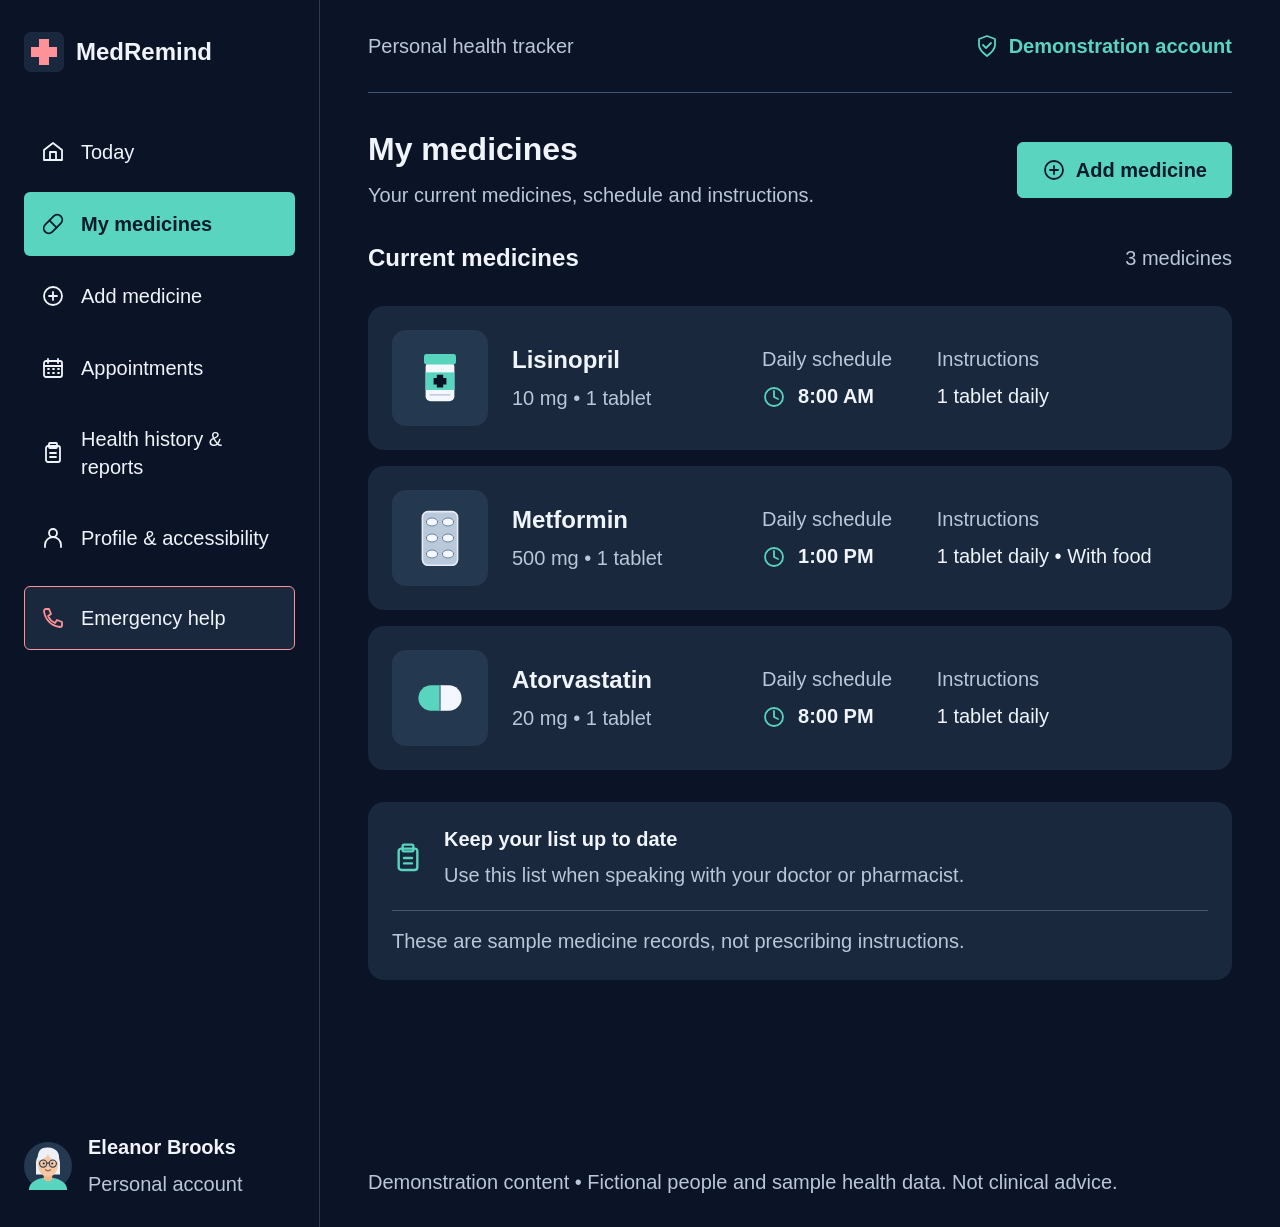
==== 02-my-medicines/index.html @ b6e0d9c6 "Add seven-page MedRemind website" ====
<!doctype html>
<html lang="en">
<head>
  <meta charset="utf-8">
  <meta name="viewport" content="width=device-width, initial-scale=1">
  <meta name="theme-color" content="#0b1426">
  <meta name="description" content="MedRemind demonstration: My medicines.">
  <title>My medicines | MedRemind</title>
  <link rel="icon" href="../01-today/assets/logo.svg" type="image/svg+xml">
  <link rel="stylesheet" href="../global.css">
  <link rel="stylesheet" href="style.css">
  <script src="../global.js" defer></script>
</head>
<body data-page="02-my-medicines">
  <a class="skip-link" href="#main">Skip to content</a>
  <div class="app-shell">
    <aside class="sidebar" aria-label="MedRemind sidebar">
      <a class="brand" href="../index.html"><img src="../01-today/assets/logo.svg" alt="" width="40" height="40">MedRemind</a>
      <nav class="main-nav" aria-label="Main navigation"><a class="nav-link" href="../index.html"><svg class="icon" data-icon="home" viewBox="0 0 24 24" aria-hidden="true"><path d="m3 10 9-7 9 7v10H3z"/><path d="M9 20v-8h6v8"/></svg><span>Today</span></a>
<a class="nav-link" href="../02-my-medicines/index.html" aria-current="page"><svg class="icon" data-icon="pill" viewBox="0 0 24 24" aria-hidden="true"><g transform="rotate(45 12 12)"><rect x="7" y="1" width="10" height="22" rx="5"/><path d="M7 12h10"/></g></svg><span>My medicines</span></a>
<a class="nav-link" href="../03-add-medicine/index.html"><svg class="icon" data-icon="plus" viewBox="0 0 24 24" aria-hidden="true"><circle cx="12" cy="12" r="9"/><path d="M12 8v8M8 12h8"/></svg><span>Add medicine</span></a>
<a class="nav-link" href="../04-appointments/index.html"><svg class="icon" data-icon="calendar" viewBox="0 0 24 24" aria-hidden="true"><rect x="3" y="5" width="18" height="16" rx="2"/><path d="M7 3v4M17 3v4M3 10h18M7 13h1M12 13h1M17 13h1M7 17h1M12 17h1M17 17h1"/></svg><span>Appointments</span></a>
<a class="nav-link" href="../05-health-history/index.html"><svg class="icon" data-icon="clipboard" viewBox="0 0 24 24" aria-hidden="true"><rect x="5" y="5" width="14" height="16" rx="2"/><rect x="8" y="2" width="8" height="5" rx="1"/><path d="M9 12h6M9 16h6"/></svg><span>Health history &amp; reports</span></a>
<a class="nav-link" href="../06-profile-accessibility/index.html"><svg class="icon" data-icon="user" viewBox="0 0 24 24" aria-hidden="true"><circle cx="12" cy="7" r="4"/><path d="M4 21v-2a8 8 0 0 1 16 0v2"/></svg><span>Profile &amp; accessibility</span></a>
<a class="nav-link emergency" href="../07-emergency-help/index.html"><svg class="icon" data-icon="phone" viewBox="0 0 24 24" aria-hidden="true"><path d="M21 16v3a2 2 0 0 1-2 2A18 18 0 0 1 3 5a2 2 0 0 1 2-2h3l2 5-3 2a14 14 0 0 0 7 7l2-3z"/></svg><span>Emergency help</span></a></nav>
      <a class="account" href="../06-profile-accessibility/index.html"><img src="../01-today/assets/eleanor.svg" alt="" width="48" height="48"><div><strong>Eleanor Brooks</strong><p>Personal account</p></div></a>
    </aside>
    <div class="main-column">
      <header class="topbar"><p>Personal health tracker</p><p class="demo-label"><svg class="icon" data-icon="shield" viewBox="0 0 24 24" aria-hidden="true"><path d="m12 2 8 3v6c0 5-8 11-8 11S4 16 4 11V5z"/><path d="m8 11 3 3 5-5"/></svg>Demonstration account</p></header>
      <main id="main">
        <div class="page-heading"><div><h1>My medicines</h1><p>Your current medicines, schedule and instructions.</p></div><a class="button primary" href="../03-add-medicine/index.html" ><svg class="icon" data-icon="plus" viewBox="0 0 24 24" aria-hidden="true"><circle cx="12" cy="12" r="9"/><path d="M12 8v8M8 12h8"/></svg>Add medicine</a></div>
        <section aria-labelledby="current-medicines"><div class="section-heading"><h2 id="current-medicines">Current medicines</h2><span id="medicine-count">3 medicines</span></div><div class="stack medicine-list" id="medicine-list"><article class="card medicine-row"><span class="art-tile"><img src="../01-today/assets/bottle.svg" alt="" width="64" height="64"></span><div class="medicine-name"><h3>Lisinopril</h3><p>10 mg • 1 tablet</p></div><div class="medicine-schedule"><p class="muted">Daily schedule</p><p class="line-item"><svg class="icon" data-icon="clock" viewBox="0 0 24 24" aria-hidden="true"><circle cx="12" cy="12" r="9"/><path d="M12 6v6l4 2"/></svg><strong>8:00 AM</strong></p></div><div class="medicine-instructions"><p class="muted">Instructions</p><p>1 tablet daily</p></div></article><article class="card medicine-row"><span class="art-tile"><img src="../01-today/assets/blister.svg" alt="" width="64" height="64"></span><div class="medicine-name"><h3>Metformin</h3><p>500 mg • 1 tablet</p></div><div class="medicine-schedule"><p class="muted">Daily schedule</p><p class="line-item"><svg class="icon" data-icon="clock" viewBox="0 0 24 24" aria-hidden="true"><circle cx="12" cy="12" r="9"/><path d="M12 6v6l4 2"/></svg><strong>1:00 PM</strong></p></div><div class="medicine-instructions"><p class="muted">Instructions</p><p>1 tablet daily • With food</p></div></article><article class="card medicine-row"><span class="art-tile"><img src="../01-today/assets/capsule.svg" alt="" width="64" height="64"></span><div class="medicine-name"><h3>Atorvastatin</h3><p>20 mg • 1 tablet</p></div><div class="medicine-schedule"><p class="muted">Daily schedule</p><p class="line-item"><svg class="icon" data-icon="clock" viewBox="0 0 24 24" aria-hidden="true"><circle cx="12" cy="12" r="9"/><path d="M12 6v6l4 2"/></svg><strong>8:00 PM</strong></p></div><div class="medicine-instructions"><p class="muted">Instructions</p><p>1 tablet daily</p></div></article></div></section><aside class="card medicine-advice"><div class="line-item"><svg class="icon" data-icon="clipboard" viewBox="0 0 24 24" aria-hidden="true"><rect x="5" y="5" width="14" height="16" rx="2"/><rect x="8" y="2" width="8" height="5" rx="1"/><path d="M9 12h6M9 16h6"/></svg><div><h3>Keep your list up to date</h3><p class="muted">Use this list when speaking with your doctor or pharmacist.</p></div></div><hr class="divider"><p class="muted">These are sample medicine records, not prescribing instructions.</p></aside>
      </main>
      <footer class="page-footer">Demonstration content • Fictional people and sample health data. Not clinical advice.</footer>
    </div>
  </div>
</body>
</html>
---- global.css ----
/* Shared design tokens and components for all seven MedRemind pages. */
:root {
  color-scheme: dark;
  --background: #0b1426;
  --surface: #19283d;
  --raised: #24384f;
  --text: #f0f4fc;
  --muted: #bac7d9;
  --accent: #59d4bf;
  --on-accent: #071c2a;
  --border: #43566f;
  --divider: #2b3c53;
  --danger: #ff9298;
  --font: Arial, Helvetica, sans-serif;
  --body-size: 20px;
  --radius: 16px;
  --sidebar-width: 320px;
}
* { box-sizing: border-box; }
html { background: var(--background); }
body { margin: 0; background: var(--background); color: var(--text); font: var(--body-size)/1.45 var(--font); }
body.large-text { --body-size: 24px; }
body.high-contrast { --background: #050c18; --surface: #122238; --muted: #e0e7f2; --border: #9eb3cb; }
a { color: inherit; text-decoration: none; }
button, input, textarea, select { font: inherit; }
button, .button { cursor: pointer; }
button { color: inherit; }
button:disabled { cursor: default; }
a:focus-visible, button:focus-visible, input:focus-visible, textarea:focus-visible, select:focus-visible, summary:focus-visible {
  outline: 3px solid var(--accent); outline-offset: 4px;
}
button:hover, .button:hover { filter: brightness(1.1); }
h1, h2, h3, p { margin: 0; }
h1 { font-size: 32px; line-height: 1.25; }
h2, h3 { font-size: 24px; line-height: 1.35; }
small, .muted, .page-heading p, .page-footer { color: var(--muted); }
.icon { width: 24px; height: 24px; flex: 0 0 24px; vertical-align: middle; fill: none; stroke: currentColor; stroke-width: 1.8; stroke-linecap: round; stroke-linejoin: round; }
.accent { color: var(--accent); }
.skip-link { position: fixed; top: 12px; left: 12px; z-index: 10; padding: 12px 20px; background: var(--accent); color: var(--on-accent); transform: translateY(-160%); }
.skip-link:focus { transform: translateY(0); }
.app-shell { display: grid; grid-template-columns: var(--sidebar-width) minmax(0, 1fr); max-width: 1440px; min-height: max(100vh, 1227px); margin-inline: auto; }
.sidebar { display: flex; flex-direction: column; padding: 32px 24px 28px; border-right: 1px solid var(--divider); }
.brand { display: inline-flex; align-items: center; gap: 12px; font-size: 24px; font-weight: 700; }
.brand img { width: 40px; height: 40px; }
.main-nav { display: grid; gap: 8px; margin-top: 48px; }
.nav-link { display: flex; align-items: center; gap: 16px; min-height: 64px; padding: 16px; border: 1px solid transparent; border-radius: 6px; line-height: 1.4; }
.nav-link:hover { background: var(--surface); }
.nav-link[aria-current="page"] { background: var(--accent); color: var(--on-accent); font-weight: 700; }
.nav-link.emergency { margin-top: 8px; border-color: var(--danger); background: var(--surface); }
.nav-link.emergency .icon { color: var(--danger); }
.nav-link.emergency[aria-current="page"] { border-color: var(--accent); background: var(--accent); }
.nav-link.emergency[aria-current="page"] .icon { color: var(--on-accent); }
.account { display: flex; align-items: center; gap: 16px; margin-top: auto; padding-top: 40px; }
.account img { width: 48px; height: 48px; }
.account strong { display: block; }
.account p { margin-top: 8px; color: var(--muted); }
.main-column { display: flex; flex-direction: column; min-width: 0; padding: 28px 48px 30px; }
.topbar { display: flex; justify-content: space-between; align-items: center; gap: 24px; min-height: 65px; padding-bottom: 28px; border-bottom: 1px solid var(--border); color: var(--muted); }
.demo-label { display: inline-flex; align-items: center; gap: 10px; color: var(--accent); font-weight: 700; }
main { padding-top: 36px; }
.page-heading { display: flex; justify-content: space-between; align-items: center; gap: 24px; margin-bottom: 32px; }
.page-heading p { margin-top: 12px; }
.section-heading { display: flex; align-items: center; justify-content: space-between; gap: 24px; margin-bottom: 24px; }
.section-heading span { color: var(--muted); }
.card { background: var(--surface); border-radius: var(--radius); padding: 24px; }
.card > h2, .card > h3 { margin-bottom: 24px; }
.stack { display: grid; gap: 24px; }
.button { display: inline-flex; justify-content: center; align-items: center; gap: 10px; min-height: 56px; padding: 12px 24px; border: 1px solid var(--border); border-radius: 6px; background: transparent; color: var(--text); font-weight: 700; line-height: 1.4; text-align: center; }
.button.primary { background: var(--accent); color: var(--on-accent); border-color: var(--accent); }
.button.primary .icon { color: var(--on-accent); }
.button .icon { color: var(--accent); }
.button.full { width: 100%; }
.button-row { display: flex; flex-wrap: wrap; gap: 16px; }
.divider { border: 0; border-top: 1px solid var(--border); margin: 24px 0; }
.line-item { display: flex; align-items: center; gap: 12px; }
.line-item + .line-item { margin-top: 16px; }
.line-item .icon { color: var(--accent); }
.art-tile { display: grid; place-items: center; width: 80px; height: 80px; flex: 0 0 80px; border-radius: 14px; background: var(--raised); }
.art-tile img { display: block; width: 64px; height: 64px; }
.medicine-name { overflow-wrap: anywhere; }
.medicine-name p { color: var(--muted); margin-top: 8px; }
.page-note { margin-top: 32px; color: var(--muted); }
.page-footer { margin-top: auto; padding-top: 56px; }
.field { display: grid; gap: 8px; font-weight: 700; }
.field input, .field textarea, .field select { width: 100%; min-width: 0; min-height: 60px; border: 1px solid var(--border); border-radius: 6px; padding: 14px 16px; background: var(--background); color: var(--text); font-weight: 400; }
.field input::placeholder, .field textarea::placeholder { color: var(--muted); opacity: 1; }
.field textarea { resize: vertical; min-height: 116px; }
.field-pair { display: grid; grid-template-columns: repeat(2, minmax(0, 1fr)); gap: 24px; }
.status-message { margin-top: 20px; color: var(--accent); }
.status-message:empty { display: none; }
dialog { width: min(640px, calc(100% - 32px)); padding: 32px; background: var(--surface); color: var(--text); border: 1px solid var(--border); border-radius: var(--radius); }
dialog::backdrop { background: #0009; }
dialog h2 { margin-bottom: 20px; }
dialog p { margin-bottom: 16px; }
dialog .button { margin-top: 12px; }
[hidden] { display: none !important; }
@media (max-width: 1100px) {
  :root { --sidebar-width: 260px; }
  .sidebar { padding-inline: 20px; }
  .main-column { padding-inline: 32px; }
  .nav-link { gap: 12px; padding-inline: 12px; }
}
@media (max-width: 800px) {
  .app-shell { display: block; min-height: 100vh; }
  .sidebar { padding: 24px; border-right: 0; border-bottom: 1px solid var(--divider); }
  .main-nav { grid-template-columns: repeat(2, minmax(0, 1fr)); gap: 8px; margin-top: 24px; }
  .nav-link { min-height: 56px; font-size: 17px; }
  .nav-link.emergency { margin-top: 0; }
  .account { display: none; }
  .main-column { padding: 24px; min-height: 75vh; }
  .topbar { flex-wrap: wrap; gap: 12px; padding-bottom: 24px; }
  main { padding-top: 28px; }
  .page-heading { flex-wrap: wrap; }
  .page-footer { padding-top: 48px; font-size: 16px; }
}
@media (max-width: 480px) {
  .sidebar, .main-column { padding-inline: 16px; }
  h1 { font-size: 28px; }
  .card { padding: 20px; }
  .field-pair { grid-template-columns: 1fr; }
  .button-row > .button { flex: 1 1 auto; }
  .section-heading { align-items: flex-start; }
}
@media (prefers-reduced-motion: reduce) { *, *::before, *::after { scroll-behavior: auto !important; } }
@media print {
  :root { color-scheme: light; --background: #fff; --surface: #fff; --raised: #eee; --text: #111; --muted: #333; --accent: #146754; --border: #777; --divider: #aaa; }
  .app-shell { display: block; min-height: auto; }
  .sidebar, .topbar, .button, .skip-link, dialog { display: none !important; }
  .main-column { padding: 0; }
  .card { border: 1px solid #aaa; break-inside: avoid; }
  .page-footer { padding-top: 24px; }
}
---- 02-my-medicines/style.css ----
/* My medicines: full-width prescription rows. */
.medicine-row { display: grid; grid-template-columns: 96px minmax(0, 1.5fr) minmax(0, 1fr) minmax(0, 1.8fr); gap: 24px; align-items: center; }
.medicine-row .art-tile { width: 96px; height: 96px; }
.medicine-schedule .line-item { margin-top: 8px; white-space: nowrap; }
.medicine-instructions > p + p { margin-top: 8px; }
.medicine-list { gap: 16px; padding-top: 8px; }
.medicine-advice { margin-top: 32px; }
.medicine-advice .line-item { gap: 20px; }
.medicine-advice .line-item > .icon { width: 32px; height: 32px; flex-basis: 32px; }
.medicine-advice h3 { font-size: 20px; }
.medicine-advice h3 + p { margin-top: 8px; }
.medicine-advice .divider { margin: 20px 0 16px; }
@media (max-width: 1150px) {
  .medicine-row { grid-template-columns: 80px minmax(0, 1fr) minmax(0, 1fr); gap: 20px; }
  .medicine-row .art-tile { width: 80px; height: 80px; }
  .medicine-instructions { grid-column: 2 / -1; }
}
@media (max-width: 560px) {
  .medicine-row { grid-template-columns: 64px minmax(0, 1fr); gap: 16px; }
  .medicine-row .art-tile { width: 64px; height: 64px; }
  .medicine-row .art-tile img { width: 48px; height: 48px; }
  .medicine-schedule, .medicine-instructions { grid-column: 1 / -1; }
}
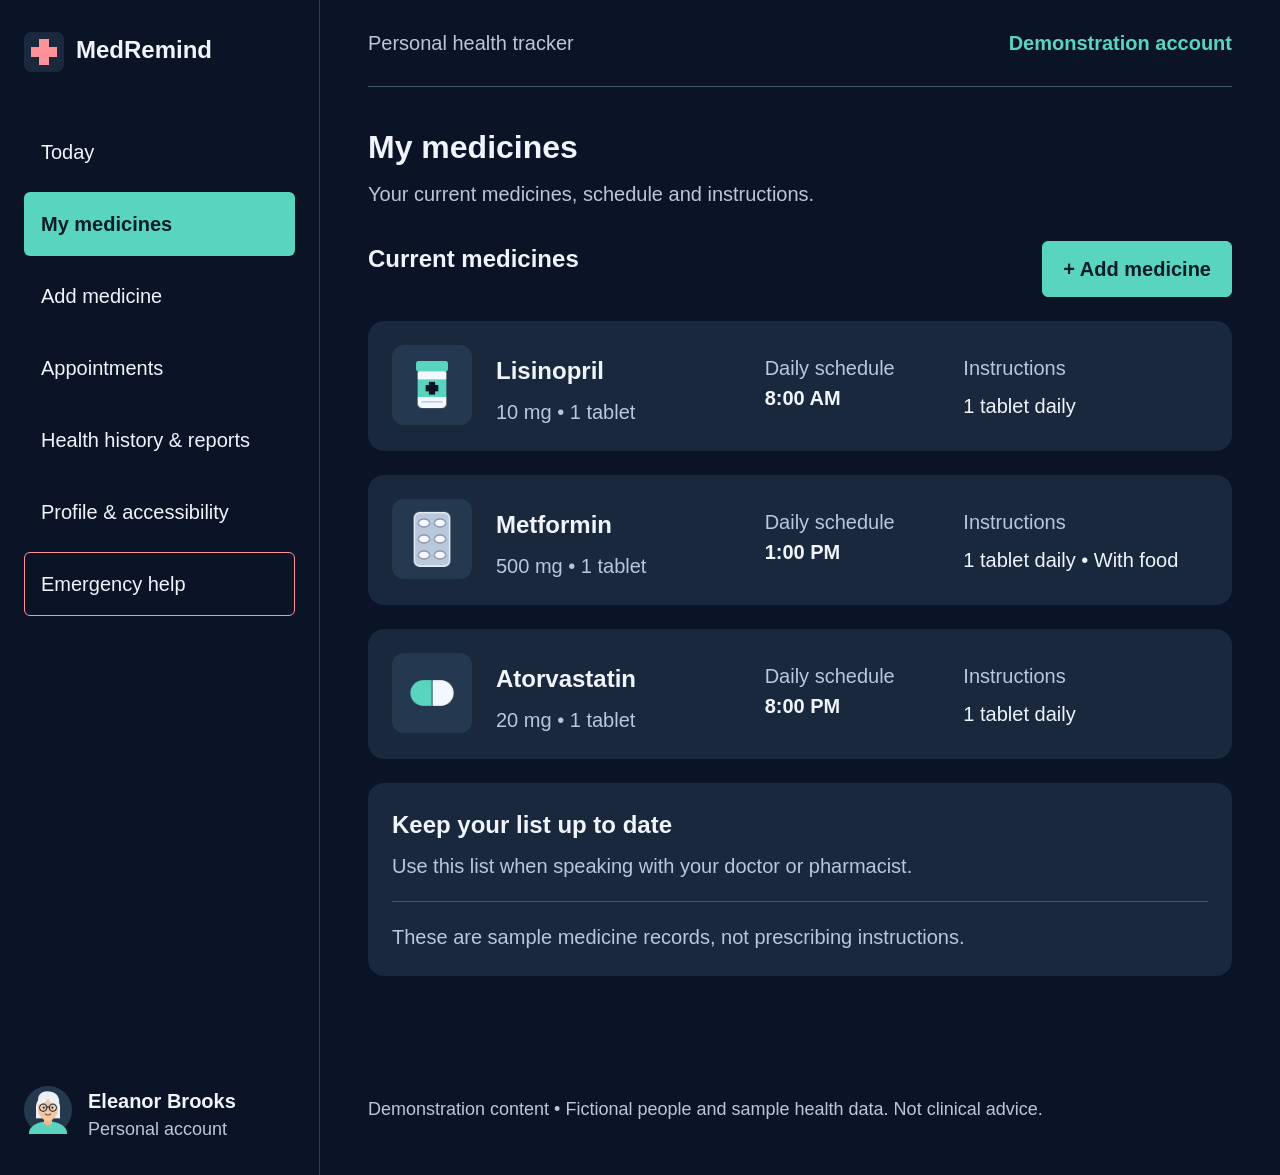
==== commit 4d69cc5d: "Rebuild all pages with course HTML and CSS only" ====
--- a/02-my-medicines/index.html
+++ b/02-my-medicines/index.html
@@ -1,38 +1,73 @@
-<!doctype html>
+<!DOCTYPE html>
 <html lang="en">
 <head>
-  <meta charset="utf-8">
-  <meta name="viewport" content="width=device-width, initial-scale=1">
-  <meta name="theme-color" content="#0b1426">
-  <meta name="description" content="MedRemind demonstration: My medicines.">
-  <title>My medicines | MedRemind</title>
-  <link rel="icon" href="../01-today/assets/logo.svg" type="image/svg+xml">
-  <link rel="stylesheet" href="../global.css">
-  <link rel="stylesheet" href="style.css">
-  <script src="../global.js" defer></script>
+    <meta charset="UTF-8">
+    <meta name="viewport" content="width=device-width, initial-scale=1.0">
+    <title>My medicines | MedRemind</title>
+    <link rel="icon" href="../01-today/assets/logo.png">
+    <!-- Shared styles first, then this page's styles. -->
+    <link rel="stylesheet" href="../global.css">
+    <link rel="stylesheet" href="style.css">
 </head>
-<body data-page="02-my-medicines">
-  <a class="skip-link" href="#main">Skip to content</a>
-  <div class="app-shell">
-    <aside class="sidebar" aria-label="MedRemind sidebar">
-      <a class="brand" href="../index.html"><img src="../01-today/assets/logo.svg" alt="" width="40" height="40">MedRemind</a>
-      <nav class="main-nav" aria-label="Main navigation"><a class="nav-link" href="../index.html"><svg class="icon" data-icon="home" viewBox="0 0 24 24" aria-hidden="true"><path d="m3 10 9-7 9 7v10H3z"/><path d="M9 20v-8h6v8"/></svg><span>Today</span></a>
-<a class="nav-link" href="../02-my-medicines/index.html" aria-current="page"><svg class="icon" data-icon="pill" viewBox="0 0 24 24" aria-hidden="true"><g transform="rotate(45 12 12)"><rect x="7" y="1" width="10" height="22" rx="5"/><path d="M7 12h10"/></g></svg><span>My medicines</span></a>
-<a class="nav-link" href="../03-add-medicine/index.html"><svg class="icon" data-icon="plus" viewBox="0 0 24 24" aria-hidden="true"><circle cx="12" cy="12" r="9"/><path d="M12 8v8M8 12h8"/></svg><span>Add medicine</span></a>
-<a class="nav-link" href="../04-appointments/index.html"><svg class="icon" data-icon="calendar" viewBox="0 0 24 24" aria-hidden="true"><rect x="3" y="5" width="18" height="16" rx="2"/><path d="M7 3v4M17 3v4M3 10h18M7 13h1M12 13h1M17 13h1M7 17h1M12 17h1M17 17h1"/></svg><span>Appointments</span></a>
-<a class="nav-link" href="../05-health-history/index.html"><svg class="icon" data-icon="clipboard" viewBox="0 0 24 24" aria-hidden="true"><rect x="5" y="5" width="14" height="16" rx="2"/><rect x="8" y="2" width="8" height="5" rx="1"/><path d="M9 12h6M9 16h6"/></svg><span>Health history &amp; reports</span></a>
-<a class="nav-link" href="../06-profile-accessibility/index.html"><svg class="icon" data-icon="user" viewBox="0 0 24 24" aria-hidden="true"><circle cx="12" cy="7" r="4"/><path d="M4 21v-2a8 8 0 0 1 16 0v2"/></svg><span>Profile &amp; accessibility</span></a>
-<a class="nav-link emergency" href="../07-emergency-help/index.html"><svg class="icon" data-icon="phone" viewBox="0 0 24 24" aria-hidden="true"><path d="M21 16v3a2 2 0 0 1-2 2A18 18 0 0 1 3 5a2 2 0 0 1 2-2h3l2 5-3 2a14 14 0 0 0 7 7l2-3z"/></svg><span>Emergency help</span></a></nav>
-      <a class="account" href="../06-profile-accessibility/index.html"><img src="../01-today/assets/eleanor.svg" alt="" width="48" height="48"><div><strong>Eleanor Brooks</strong><p>Personal account</p></div></a>
-    </aside>
-    <div class="main-column">
-      <header class="topbar"><p>Personal health tracker</p><p class="demo-label"><svg class="icon" data-icon="shield" viewBox="0 0 24 24" aria-hidden="true"><path d="m12 2 8 3v6c0 5-8 11-8 11S4 16 4 11V5z"/><path d="m8 11 3 3 5-5"/></svg>Demonstration account</p></header>
-      <main id="main">
-        <div class="page-heading"><div><h1>My medicines</h1><p>Your current medicines, schedule and instructions.</p></div><a class="button primary" href="../03-add-medicine/index.html" ><svg class="icon" data-icon="plus" viewBox="0 0 24 24" aria-hidden="true"><circle cx="12" cy="12" r="9"/><path d="M12 8v8M8 12h8"/></svg>Add medicine</a></div>
-        <section aria-labelledby="current-medicines"><div class="section-heading"><h2 id="current-medicines">Current medicines</h2><span id="medicine-count">3 medicines</span></div><div class="stack medicine-list" id="medicine-list"><article class="card medicine-row"><span class="art-tile"><img src="../01-today/assets/bottle.svg" alt="" width="64" height="64"></span><div class="medicine-name"><h3>Lisinopril</h3><p>10 mg • 1 tablet</p></div><div class="medicine-schedule"><p class="muted">Daily schedule</p><p class="line-item"><svg class="icon" data-icon="clock" viewBox="0 0 24 24" aria-hidden="true"><circle cx="12" cy="12" r="9"/><path d="M12 6v6l4 2"/></svg><strong>8:00 AM</strong></p></div><div class="medicine-instructions"><p class="muted">Instructions</p><p>1 tablet daily</p></div></article><article class="card medicine-row"><span class="art-tile"><img src="../01-today/assets/blister.svg" alt="" width="64" height="64"></span><div class="medicine-name"><h3>Metformin</h3><p>500 mg • 1 tablet</p></div><div class="medicine-schedule"><p class="muted">Daily schedule</p><p class="line-item"><svg class="icon" data-icon="clock" viewBox="0 0 24 24" aria-hidden="true"><circle cx="12" cy="12" r="9"/><path d="M12 6v6l4 2"/></svg><strong>1:00 PM</strong></p></div><div class="medicine-instructions"><p class="muted">Instructions</p><p>1 tablet daily • With food</p></div></article><article class="card medicine-row"><span class="art-tile"><img src="../01-today/assets/capsule.svg" alt="" width="64" height="64"></span><div class="medicine-name"><h3>Atorvastatin</h3><p>20 mg • 1 tablet</p></div><div class="medicine-schedule"><p class="muted">Daily schedule</p><p class="line-item"><svg class="icon" data-icon="clock" viewBox="0 0 24 24" aria-hidden="true"><circle cx="12" cy="12" r="9"/><path d="M12 6v6l4 2"/></svg><strong>8:00 PM</strong></p></div><div class="medicine-instructions"><p class="muted">Instructions</p><p>1 tablet daily</p></div></article></div></section><aside class="card medicine-advice"><div class="line-item"><svg class="icon" data-icon="clipboard" viewBox="0 0 24 24" aria-hidden="true"><rect x="5" y="5" width="14" height="16" rx="2"/><rect x="8" y="2" width="8" height="5" rx="1"/><path d="M9 12h6M9 16h6"/></svg><div><h3>Keep your list up to date</h3><p class="muted">Use this list when speaking with your doctor or pharmacist.</p></div></div><hr class="divider"><p class="muted">These are sample medicine records, not prescribing instructions.</p></aside>
-      </main>
-      <footer class="page-footer">Demonstration content • Fictional people and sample health data. Not clinical advice.</footer>
+<body>
+    <div class="site">
+        <!-- The same sidebar links appear on all seven pages. -->
+        <aside class="sidebar">
+            <a class="brand" href="../index.html"><img class="logo" src="../01-today/assets/logo.png" alt="">MedRemind</a>
+            <nav class="navigation">
+                    <a class="" href="../index.html">Today</a>
+                    <a class="active" href="../02-my-medicines/index.html">My medicines</a>
+                    <a class="" href="../03-add-medicine/index.html">Add medicine</a>
+                    <a class="" href="../04-appointments/index.html">Appointments</a>
+                    <a class="" href="../05-health-history/index.html">Health history &amp; reports</a>
+                    <a class="" href="../06-profile-accessibility/index.html">Profile &amp; accessibility</a>
+                    <a class="emergency-link" href="../07-emergency-help/index.html">Emergency help</a>
+            </nav>
+            <div class="account">
+                <img class="avatar" src="../01-today/assets/eleanor.png" alt="Eleanor Brooks">
+                <strong>Eleanor Brooks</strong>
+                <p class="muted">Personal account</p>
+            </div>
+        </aside>
+        <div class="content">
+            <header class="topbar">
+                <p class="muted">Personal health tracker</p>
+                <strong>Demonstration account</strong>
+            </header>
+            <main>
+                <div class="page-heading">
+                    <h1>My medicines</h1>
+                    <p class="subtitle">Your current medicines, schedule and instructions.</p>
+                </div>
+                <div class="section-heading"><h2>Current medicines</h2><a class="button primary" href="../03-add-medicine/index.html">+ Add medicine</a></div>
+                <!-- Each row contains a medicine, time and instructions. -->
+                    <article class="card medicine-row">
+                        <img class="card-image" src="../01-today/assets/bottle.png" alt="">
+                        <div><h3>Lisinopril</h3><p class="muted">10 mg &bull; 1 tablet</p></div>
+                        <div><p class="muted">Daily schedule</p><strong>8:00 AM</strong></div>
+                        <div><p class="muted">Instructions</p><p>1 tablet daily</p></div>
+                    </article>
+                    <article class="card medicine-row">
+                        <img class="card-image" src="../01-today/assets/blister.png" alt="">
+                        <div><h3>Metformin</h3><p class="muted">500 mg &bull; 1 tablet</p></div>
+                        <div><p class="muted">Daily schedule</p><strong>1:00 PM</strong></div>
+                        <div><p class="muted">Instructions</p><p>1 tablet daily &bull; With food</p></div>
+                    </article>
+                    <article class="card medicine-row">
+                        <img class="card-image" src="../01-today/assets/capsule.png" alt="">
+                        <div><h3>Atorvastatin</h3><p class="muted">20 mg &bull; 1 tablet</p></div>
+                        <div><p class="muted">Daily schedule</p><strong>8:00 PM</strong></div>
+                        <div><p class="muted">Instructions</p><p>1 tablet daily</p></div>
+                    </article>
+                <aside class="card">
+                    <h3>Keep your list up to date</h3>
+                    <p class="muted">Use this list when speaking with your doctor or pharmacist.</p>
+                    <hr class="divider">
+                    <p class="muted">These are sample medicine records, not prescribing instructions.</p>
+                </aside>
+            </main>
+            <footer>Demonstration content &bull; Fictional people and sample health data. Not clinical advice.</footer>
+        </div>
     </div>
-  </div>
 </body>
 </html>
--- a/global.css
+++ b/global.css
@@ -1,132 +1,122 @@
-/* Shared design tokens and components for all seven MedRemind pages. */
-:root {
-  color-scheme: dark;
-  --background: #0b1426;
-  --surface: #19283d;
-  --raised: #24384f;
-  --text: #f0f4fc;
-  --muted: #bac7d9;
-  --accent: #59d4bf;
-  --on-accent: #071c2a;
-  --border: #43566f;
-  --divider: #2b3c53;
-  --danger: #ff9298;
-  --font: Arial, Helvetica, sans-serif;
-  --body-size: 20px;
-  --radius: 16px;
-  --sidebar-width: 320px;
+/* Shared colors, text, navigation and cards. */
+* { box-sizing: border-box; }
+body {
+    margin: 0;
+    background-color: #0b1426;
+    color: #f0f4fc;
+    font-family: Arial, sans-serif;
+    font-size: 20px;
+    line-height: 1.5;
 }
-* { box-sizing: border-box; }
-html { background: var(--background); }
-body { margin: 0; background: var(--background); color: var(--text); font: var(--body-size)/1.45 var(--font); }
-body.large-text { --body-size: 24px; }
-body.high-contrast { --background: #050c18; --surface: #122238; --muted: #e0e7f2; --border: #9eb3cb; }
-a { color: inherit; text-decoration: none; }
-button, input, textarea, select { font: inherit; }
-button, .button { cursor: pointer; }
-button { color: inherit; }
-button:disabled { cursor: default; }
-a:focus-visible, button:focus-visible, input:focus-visible, textarea:focus-visible, select:focus-visible, summary:focus-visible {
-  outline: 3px solid var(--accent); outline-offset: 4px;
+h1, h2, h3, p { margin: 0; }
+h1 { font-size: 32px; }
+h2, h3 { font-size: 24px; }
+a { color: #f0f4fc; text-decoration: none; }
+img { vertical-align: middle; }
+.muted, .subtitle, footer { color: #bac7d9; }
+.accent { color: #59d4bf; }
+.site {
+    display: grid;
+    grid-template-columns: 320px 1fr;
+    max-width: 1440px;
+    margin: 0 auto;
 }
-button:hover, .button:hover { filter: brightness(1.1); }
-h1, h2, h3, p { margin: 0; }
-h1 { font-size: 32px; line-height: 1.25; }
-h2, h3 { font-size: 24px; line-height: 1.35; }
-small, .muted, .page-heading p, .page-footer { color: var(--muted); }
-.icon { width: 24px; height: 24px; flex: 0 0 24px; vertical-align: middle; fill: none; stroke: currentColor; stroke-width: 1.8; stroke-linecap: round; stroke-linejoin: round; }
-.accent { color: var(--accent); }
-.skip-link { position: fixed; top: 12px; left: 12px; z-index: 10; padding: 12px 20px; background: var(--accent); color: var(--on-accent); transform: translateY(-160%); }
-.skip-link:focus { transform: translateY(0); }
-.app-shell { display: grid; grid-template-columns: var(--sidebar-width) minmax(0, 1fr); max-width: 1440px; min-height: max(100vh, 1227px); margin-inline: auto; }
-.sidebar { display: flex; flex-direction: column; padding: 32px 24px 28px; border-right: 1px solid var(--divider); }
-.brand { display: inline-flex; align-items: center; gap: 12px; font-size: 24px; font-weight: 700; }
-.brand img { width: 40px; height: 40px; }
-.main-nav { display: grid; gap: 8px; margin-top: 48px; }
-.nav-link { display: flex; align-items: center; gap: 16px; min-height: 64px; padding: 16px; border: 1px solid transparent; border-radius: 6px; line-height: 1.4; }
-.nav-link:hover { background: var(--surface); }
-.nav-link[aria-current="page"] { background: var(--accent); color: var(--on-accent); font-weight: 700; }
-.nav-link.emergency { margin-top: 8px; border-color: var(--danger); background: var(--surface); }
-.nav-link.emergency .icon { color: var(--danger); }
-.nav-link.emergency[aria-current="page"] { border-color: var(--accent); background: var(--accent); }
-.nav-link.emergency[aria-current="page"] .icon { color: var(--on-accent); }
-.account { display: flex; align-items: center; gap: 16px; margin-top: auto; padding-top: 40px; }
-.account img { width: 48px; height: 48px; }
-.account strong { display: block; }
-.account p { margin-top: 8px; color: var(--muted); }
-.main-column { display: flex; flex-direction: column; min-width: 0; padding: 28px 48px 30px; }
-.topbar { display: flex; justify-content: space-between; align-items: center; gap: 24px; min-height: 65px; padding-bottom: 28px; border-bottom: 1px solid var(--border); color: var(--muted); }
-.demo-label { display: inline-flex; align-items: center; gap: 10px; color: var(--accent); font-weight: 700; }
+.sidebar {
+    display: flex;
+    flex-direction: column;
+    padding: 32px 24px;
+    border-right: 1px solid #2b3c53;
+}
+.brand { font-size: 24px; font-weight: bold; }
+.brand img { width: 40px; height: 40px; margin-right: 12px; }
+.navigation { margin-top: 48px; }
+.navigation a {
+    display: block;
+    padding: 16px;
+    margin-bottom: 8px;
+    border: 1px solid transparent;
+    border-radius: 6px;
+}
+.navigation a:hover { background-color: #19283d; }
+.navigation .active { background-color: #59d4bf; color: #071c2a; font-weight: bold; }
+.navigation .emergency-link { border-color: #ff9298; }
+.account { margin-top: auto; padding-top: 80px; }
+.account img { width: 48px; height: 48px; float: left; margin-right: 16px; }
+.account p { font-size: 18px; }
+.content { min-width: 0; padding: 28px 48px; }
+.topbar { display: flex; justify-content: space-between; border-bottom: 1px solid #43566f; padding-bottom: 28px; }
+.topbar strong { color: #59d4bf; }
 main { padding-top: 36px; }
-.page-heading { display: flex; justify-content: space-between; align-items: center; gap: 24px; margin-bottom: 32px; }
-.page-heading p { margin-top: 12px; }
-.section-heading { display: flex; align-items: center; justify-content: space-between; gap: 24px; margin-bottom: 24px; }
-.section-heading span { color: var(--muted); }
-.card { background: var(--surface); border-radius: var(--radius); padding: 24px; }
-.card > h2, .card > h3 { margin-bottom: 24px; }
-.stack { display: grid; gap: 24px; }
-.button { display: inline-flex; justify-content: center; align-items: center; gap: 10px; min-height: 56px; padding: 12px 24px; border: 1px solid var(--border); border-radius: 6px; background: transparent; color: var(--text); font-weight: 700; line-height: 1.4; text-align: center; }
-.button.primary { background: var(--accent); color: var(--on-accent); border-color: var(--accent); }
-.button.primary .icon { color: var(--on-accent); }
-.button .icon { color: var(--accent); }
-.button.full { width: 100%; }
-.button-row { display: flex; flex-wrap: wrap; gap: 16px; }
-.divider { border: 0; border-top: 1px solid var(--border); margin: 24px 0; }
-.line-item { display: flex; align-items: center; gap: 12px; }
-.line-item + .line-item { margin-top: 16px; }
-.line-item .icon { color: var(--accent); }
-.art-tile { display: grid; place-items: center; width: 80px; height: 80px; flex: 0 0 80px; border-radius: 14px; background: var(--raised); }
-.art-tile img { display: block; width: 64px; height: 64px; }
-.medicine-name { overflow-wrap: anywhere; }
-.medicine-name p { color: var(--muted); margin-top: 8px; }
-.page-note { margin-top: 32px; color: var(--muted); }
-.page-footer { margin-top: auto; padding-top: 56px; }
-.field { display: grid; gap: 8px; font-weight: 700; }
-.field input, .field textarea, .field select { width: 100%; min-width: 0; min-height: 60px; border: 1px solid var(--border); border-radius: 6px; padding: 14px 16px; background: var(--background); color: var(--text); font-weight: 400; }
-.field input::placeholder, .field textarea::placeholder { color: var(--muted); opacity: 1; }
-.field textarea { resize: vertical; min-height: 116px; }
-.field-pair { display: grid; grid-template-columns: repeat(2, minmax(0, 1fr)); gap: 24px; }
-.status-message { margin-top: 20px; color: var(--accent); }
-.status-message:empty { display: none; }
-dialog { width: min(640px, calc(100% - 32px)); padding: 32px; background: var(--surface); color: var(--text); border: 1px solid var(--border); border-radius: var(--radius); }
-dialog::backdrop { background: #0009; }
-dialog h2 { margin-bottom: 20px; }
-dialog p { margin-bottom: 16px; }
-dialog .button { margin-top: 12px; }
-[hidden] { display: none !important; }
+.page-heading { margin-bottom: 32px; }
+.subtitle { margin-top: 8px; }
+.section-heading { display: flex; justify-content: space-between; margin-bottom: 24px; }
+.card { background-color: #19283d; padding: 24px; border-radius: 16px; margin-bottom: 24px; }
+.card h2 { margin-bottom: 20px; }
+.card p { margin-top: 8px; }
+.card-image { width: 80px; height: 80px; padding: 8px; background-color: #24384f; border-radius: 12px; }
+.portrait { width: 96px; height: 96px; }
+.button {
+    display: inline-block;
+    border: 1px solid #43566f;
+    border-radius: 6px;
+    background-color: #19283d;
+    color: #f0f4fc;
+    font-family: Arial, sans-serif;
+    font-size: 20px;
+    font-weight: bold;
+    padding: 12px 20px;
+    text-align: center;
+}
+.primary { background-color: #59d4bf; border-color: #59d4bf; color: #071c2a; }
+.button:hover { border-color: #59d4bf; }
+a:focus, button:focus, input:focus, textarea:focus, select:focus, summary:focus { outline: 3px solid #59d4bf; }
+.full { width: 100%; }
+.divider { border: 0; border-top: 1px solid #43566f; margin: 20px 0; }
+.note { color: #bac7d9; margin-top: 24px; }
+footer { margin-top: 120px; padding-bottom: 24px; font-size: 18px; }
+
+/* Common form fields. */
+.field { margin-bottom: 20px; }
+.field label { display: block; font-weight: bold; margin-bottom: 8px; }
+.field input, .field textarea, .field select {
+    width: 100%;
+    padding: 14px;
+    border: 1px solid #43566f;
+    border-radius: 6px;
+    background-color: #0b1426;
+    color: #f0f4fc;
+    font-family: Arial, sans-serif;
+    font-size: 20px;
+}
+.field textarea { height: 120px; }
+.field-pair { display: grid; grid-template-columns: 1fr 1fr; gap: 24px; }
+.form-actions { border-top: 1px solid #43566f; padding-top: 24px; }
+.form-actions .button { margin-right: 8px; }
+
+/* Smaller screens use one column. */
 @media (max-width: 1100px) {
-  :root { --sidebar-width: 260px; }
-  .sidebar { padding-inline: 20px; }
-  .main-column { padding-inline: 32px; }
-  .nav-link { gap: 12px; padding-inline: 12px; }
+    .site { grid-template-columns: 260px 1fr; }
+    .content { padding: 24px; }
+    .topbar { display: block; }
 }
 @media (max-width: 800px) {
-  .app-shell { display: block; min-height: 100vh; }
-  .sidebar { padding: 24px; border-right: 0; border-bottom: 1px solid var(--divider); }
-  .main-nav { grid-template-columns: repeat(2, minmax(0, 1fr)); gap: 8px; margin-top: 24px; }
-  .nav-link { min-height: 56px; font-size: 17px; }
-  .nav-link.emergency { margin-top: 0; }
-  .account { display: none; }
-  .main-column { padding: 24px; min-height: 75vh; }
-  .topbar { flex-wrap: wrap; gap: 12px; padding-bottom: 24px; }
-  main { padding-top: 28px; }
-  .page-heading { flex-wrap: wrap; }
-  .page-footer { padding-top: 48px; font-size: 16px; }
+    .site { display: block; }
+    .sidebar { padding: 24px; border-right: 0; border-bottom: 1px solid #2b3c53; }
+    .navigation { margin-top: 24px; }
+    .navigation a { padding: 12px; }
+    .account { display: none; }
+    .content { padding: 24px 16px; }
+    h1 { font-size: 28px; }
+    .section-heading { display: block; }
+    .field-pair { grid-template-columns: 1fr; gap: 0; }
+    footer { margin-top: 64px; }
 }
-@media (max-width: 480px) {
-  .sidebar, .main-column { padding-inline: 16px; }
-  h1 { font-size: 28px; }
-  .card { padding: 20px; }
-  .field-pair { grid-template-columns: 1fr; }
-  .button-row > .button { flex: 1 1 auto; }
-  .section-heading { align-items: flex-start; }
+@media print {
+    body { background-color: white; color: black; }
+    .site { display: block; }
+    .sidebar, .topbar, .button { display: none; }
+    .card { background-color: white; border: 1px solid #777; }
+    .field input, .field select, .field textarea, .choice { background-color: white; color: black; border-color: #777; }
+    .muted, .subtitle, .note, footer { color: #333; }
+    .accent { color: #146754; }
 }
-@media (prefers-reduced-motion: reduce) { *, *::before, *::after { scroll-behavior: auto !important; } }
-@media print {
-  :root { color-scheme: light; --background: #fff; --surface: #fff; --raised: #eee; --text: #111; --muted: #333; --accent: #146754; --border: #777; --divider: #aaa; }
-  .app-shell { display: block; min-height: auto; }
-  .sidebar, .topbar, .button, .skip-link, dialog { display: none !important; }
-  .main-column { padding: 0; }
-  .card { border: 1px solid #aaa; break-inside: avoid; }
-  .page-footer { padding-top: 24px; }
-}
--- a/02-my-medicines/style.css
+++ b/02-my-medicines/style.css
@@ -1,23 +1,5 @@
-/* My medicines: full-width prescription rows. */
-.medicine-row { display: grid; grid-template-columns: 96px minmax(0, 1.5fr) minmax(0, 1fr) minmax(0, 1.8fr); gap: 24px; align-items: center; }
-.medicine-row .art-tile { width: 96px; height: 96px; }
-.medicine-schedule .line-item { margin-top: 8px; white-space: nowrap; }
-.medicine-instructions > p + p { margin-top: 8px; }
-.medicine-list { gap: 16px; padding-top: 8px; }
-.medicine-advice { margin-top: 32px; }
-.medicine-advice .line-item { gap: 20px; }
-.medicine-advice .line-item > .icon { width: 32px; height: 32px; flex-basis: 32px; }
-.medicine-advice h3 { font-size: 20px; }
-.medicine-advice h3 + p { margin-top: 8px; }
-.medicine-advice .divider { margin: 20px 0 16px; }
-@media (max-width: 1150px) {
-  .medicine-row { grid-template-columns: 80px minmax(0, 1fr) minmax(0, 1fr); gap: 20px; }
-  .medicine-row .art-tile { width: 80px; height: 80px; }
-  .medicine-instructions { grid-column: 2 / -1; }
-}
-@media (max-width: 560px) {
-  .medicine-row { grid-template-columns: 64px minmax(0, 1fr); gap: 16px; }
-  .medicine-row .art-tile { width: 64px; height: 64px; }
-  .medicine-row .art-tile img { width: 48px; height: 48px; }
-  .medicine-schedule, .medicine-instructions { grid-column: 1 / -1; }
-}
+/* My medicines: image, name, schedule and instructions. */
+.medicine-row { display: grid; grid-template-columns: 80px 1.4fr 1fr 1.4fr; gap: 24px; }
+.medicine-row h3 { margin-top: 8px; }
+@media (max-width: 1200px) { .medicine-row { grid-template-columns: 80px 1fr; } }
+@media (max-width: 500px) { .medicine-row { display: block; } .medicine-row div { margin-top: 16px; } }
